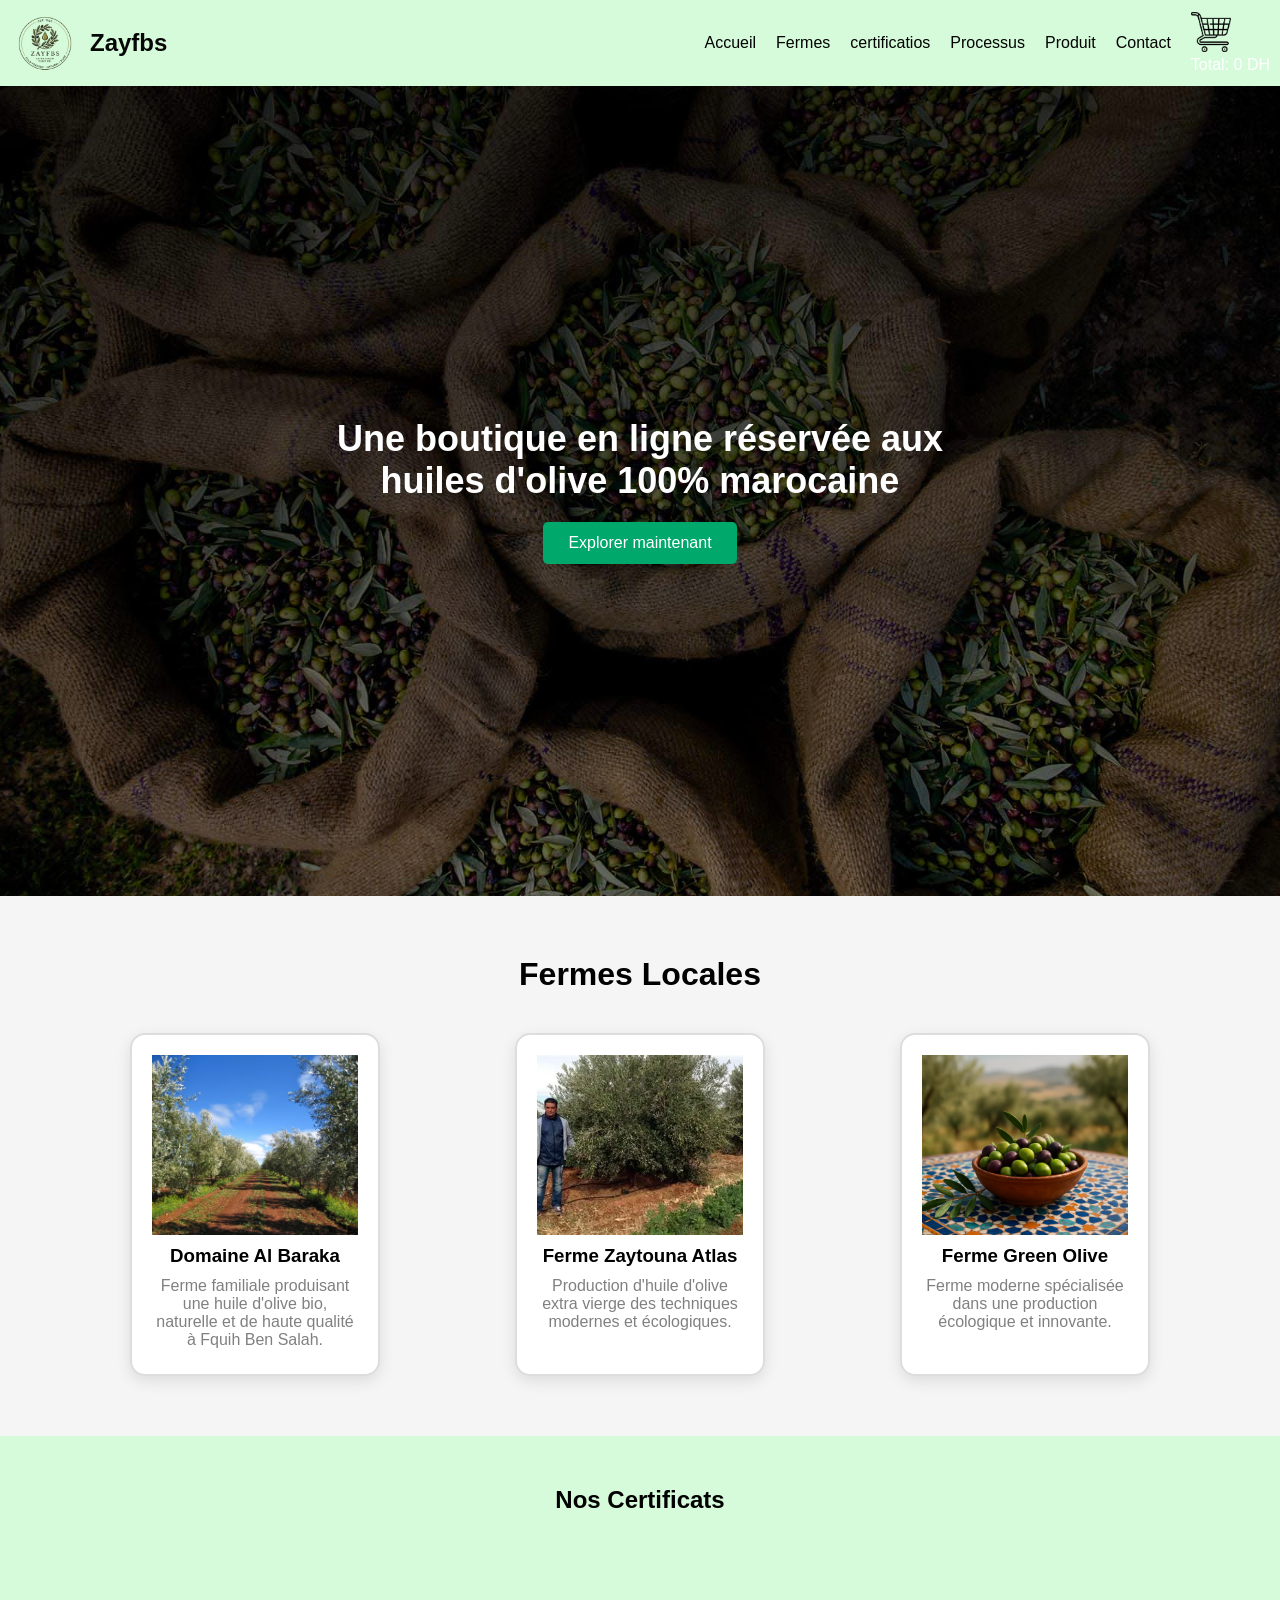
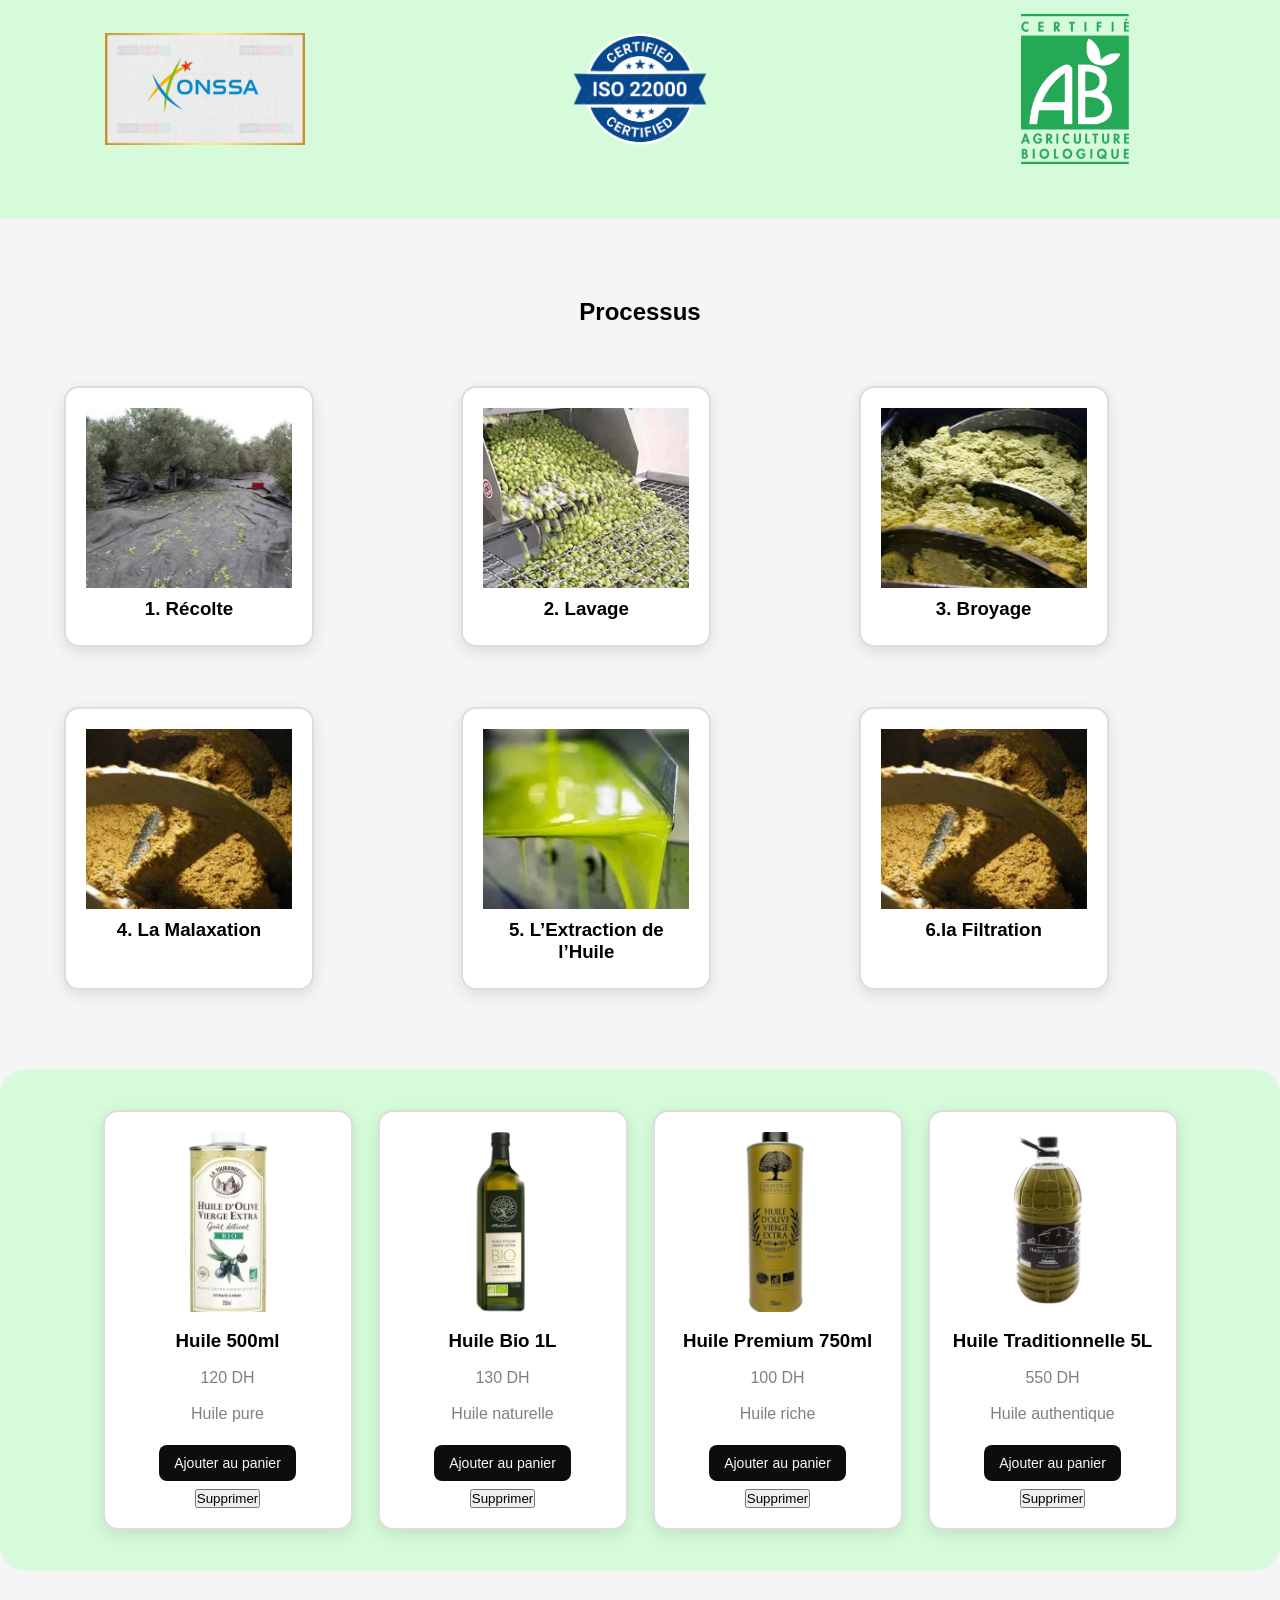
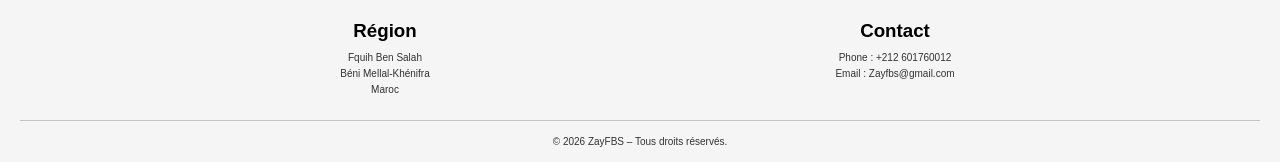
==== index.html @ d3eff8cd "first" ====
<!DOCTYPE html>
<html lang="en">
<head>
    <meta charset="UTF-8">
    <meta name="viewport" content="width=device-width, initial-scale=1.0">
    <title>Zytfbs</title>
    <link rel="stylesheet" href="style.css">
</head>
<body>
    <header class="navbar">
        <div class="logo">
        <img src="image/télécharger.png"alrt="logo">
        <h1>Zayfbs</h1>
        </div>
        <nav class="menu">
        <a href="#Accueil">Accueil</a>
        <a href="#fermes">Fermes </a>
        <a href="#certificatios">certificatios</a>
        <a href="#processus">Processus</a>
        <a href="#Produis">Produit</a>
        <a href="#contact">Contact</a>

      <div class="panier" id="panier">
    <ul id="panier-list"></ul>
     <img src="image/PANNIER.png"alrt="pannier">
    <p id="total">Total: 0 DH</p>
</div>
       
        </nav>
    </header>
     <section id="Accueil" class="hero">
            <div class="hero-content">
            <h1>Une boutique en ligne réservée aux huiles d'olive 100% marocaine</h1>
             <button class="btn">Explorer maintenant</button>
        </div>
        </section>
        
        <section class="fermes" id="fermes">
    <h2>Fermes Locales</h2>

    <div class="cards-container">

        <div class="card">
            <img src="image/olive-trees-1024x768.jpg" alt="frame1">
            <h3>Domaine Al Baraka</h3>
            <p>Ferme familiale produisant une huile d'olive bio, naturelle et de haute qualité à Fquih Ben Salah.</p>
        </div>

        <div class="card">
            <img src="image/frame2.webp" alt="frame2">
            <h3>Ferme Zaytouna Atlas</h3>
            <p>Production d'huile d'olive extra vierge  des techniques modernes et écologiques.</p>
            
        </div>

        <div class="card">
            <img src="image/frame4.webp" alt="frame3">
            <h3>Ferme Green Olive</h3>
            <p>Ferme moderne spécialisée dans une production écologique et innovante.</p>
        </div>
    </div>
</section>
<section class="certificats" id="certificatios">
    <h2>Nos Certificats</h2>

    <div class="cert-container">

        <div class="cert-card">
            <img src="image/onssa.webp" alt="certificat">
            
        </div>

        <div class="cert-card">
            <img src="image/iso.png" alt="certificat">
          
        </div>

        <div class="cert-card">
            <img src="image/ab.png" alt="certificat">
           
        </div>

    </div>
</section>
<section class="Processus" id="processus">
    <h2>Processus</h2>
    <div class="card">
        <img src="image/rectanle.webp" alt="Processus">
        <h3> 1. Récolte</h3>
    </div>

    <div class="card">
        <img src="image/Le-tri-des-olives_.webp" alt="Processus">
        <h3>2. Lavage</h3>
    </div>

    <div class="card">
        <img src="image/Broyage-olives.webp" alt="Processus">
        <h3>3. Broyage</h3>
    </div>

    <div class="card">
         <img src="image/Broyage-des-olives.webp" alt="Processus">
        <h3>4. La Malaxation</h3>
    </div>

    <div class="card">
         <img src="image/Extraction-de-lhuile-avant-clarification.webp" alt="Processus">
        <h3>5. L’Extraction de l’Huile</h3>
    </div>

    <div class="card">
    <img src="image/Broyage-des-olives.webp" alt="Processus">
    <h3>6.la Filtration</h3>
    </div>
    </section>
    <section id="Produis">
    <div class="cards-container product-container">
    <div class="card product-card">
        <img src="image/télécharger (1).png" alt="produit">
    <h3>Huile d’Olive Extra Vierge 500ml</h3>
    <p class="price">120 DH</p>
    <p>Huile pure, extra vierge, pressée à froid.</p>

    <button class="add-btn">Ajouter au panier</button>
</div>
<div class="card product-card">
    <img src="image/1l.png" alt="produit">
    <h3>Huile d’Olive Bio 1L</h3>
    <p class="price">130 DH</p>
    <p>Huile naturelle 100% bio, sans produits chimiques.</p>

   <button class="add-btn">Ajouter au panier</button>
</div>
<div class="card product-card">
    <img src="image/750l.png" alt="produit">
    <h3>Huile d’Olive Premium 750ml</h3>
    <p class="price">100 DH</p>
    <p>Huile au goût riche et équilibré.</p>
<button class="add-btn">Ajouter au panier</button>
</div>
<div class="card product-card">
    <img src="image/5l.png" alt="produit">
    <h3>Huile d’Olive Traditionnelle 5L</h3>
    <p class="price">550 DH</p>
    <p>Huile authentique produite traditionnellement.</p>
<button class="add-btn">Ajouter au panier</button>
</div>
</div>
</section>
<footer class="footer" id="contact">
    <div class="footer-top">

        <div class="footer-left">
            <h3>Région</h3>
            <p>Fquih Ben Salah</p>
            <p>Béni Mellal-Khénifra</p>
            <p>Maroc</p>
        </div>

        <div class="footer-center">
            <h3>Contact</h3>
            <p>Phone : +212 601760012</p>
            <p>Email : Zayfbs@gmail.com</p>
        </div>

    </div>

    <div class="footer-bottom">
        <p>© 2026 ZayFBS – Tous droits réservés.</p>
    </div>
</footer>

<script src="app.js"></script>
</body>
</html>
---- style.css ----
* {
    margin: 0;
    padding: 0;
    box-sizing: border-box;
    font-family: Arial, sans-serif;
}

body {
    background: #f5f5f5;
}


.navbar {
    display: flex;
    justify-content: space-between;
    align-items: center;
    padding: 8px 10px;
    background: #D5FBDA;
    color: white;
}
.panier {
    position: relative;
}

#panier-list {
    position: absolute;
    top: 50px;
    right: 0;
    background: white;
    color: black;
    width: 200px;
    padding: 10px;
    display: none;
    border-radius: 10px;
}

.panier:hover #panier-list {
    display: block;
}


.logo {
    display: flex;
    align-items: center;
    gap: 10px;
}

.logo h1 {
    font-size: 24px;
    color: #070707;
}

.logo img {
    width: 70px;
    height: 70px;
    border-radius: 50%;
    object-fit: cover;
}


.menu {
    display: flex;
    align-items: center;
    gap: 20px;
}

.menu a {
    text-decoration: none;
    color: rgb(2, 2, 2);
    font-size: 16px;
    transition: 0.3s;
}

.menu a:hover {
    color: #00bcd4;
}

.menu img {
    width: 40px;
    height: 40px;
    cursor: pointer;
    transition: transform 0.3s;
}

.menu img:hover {
    transform: scale(1.1);
}
.hero {
    width: 100%;
    height: 90vh;
    background-image: url("image/olive.jpg"); 
    background-size: cover;
    background-position: center;
    display: flex;
    align-items: center;
    justify-content: center;
    position: relative;
}

.hero::before {
    content: "";
    position: absolute;
    top: 0;
    left: 0;
    width: 100%;
    height: 100%;
    background: rgba(0,0,0,0.5);
}

.hero-content {
    position: relative;
    color: white;
    text-align: center;
    max-width: 700px;
}

.hero-content h1 {
    font-size: 36px;
    margin-bottom: 20px;
}

.btn {
    padding: 12px 25px;
    border: none;
    background: #00a86b;
    color: white;
    font-size: 16px;
    cursor: pointer;
    border-radius: 5px;
    transition: 0.3s;
}

.btn:hover {
    background: #007a4d;
    transform: scale(1.05);
}
.fermes {
    padding: 60px 20px;
    text-align: center;
}

.fermes h2 {
    font-size: 32px;
    display: flex;
    justify-content: center;
    margin-bottom: 40px;
    
}

.cards-container {
    display: flex;
    justify-content: space-evenly;
    gap: 25px;
    flex-wrap: wrap;
}


.card {
    padding: 20px;
    width: 250px;
    background: white;
    border: 2px solid #ddd;   /* FRAME */
    border-radius: 15px;
    overflow: hidden;
    box-shadow: 0 5px 15px rgba(0,0,0,0.1);
    transition: 0.3s;
     position: relative;
    overflow: hidden;
}

.card:hover {
    transform: translateY(-10px);
}


.card img {
    width: 100%;
    height: 180px;
    object-fit: cover;
}


.card h3 {
    margin: 10px 0;
}

.card p {
    font-size: 14px;
    color: gray;
    margin-bottom: 10px;
}





.certificats {
    padding: 50px 20px;
    text-align: center;
    background-color: #D5FBDA;
}

.certificats h2{
    margin-bottom: 100px;
}

.cert-container {
    display: flex;
    justify-content: space-evenly;
    align-items: center;
    gap: 150px;
    flex-wrap: wrap;
}



.cert-card:hover {
    transform: scale(1.1);
}

.cert-card img {
    width: 200px;
    height: 150px;
    object-fit: contain;
}

.cert-card:hover {
    transform: scale(1.1);
}


.Processus {
    width: 90%;
    max-width: 1200px;
    margin: 80px auto;
    text-align: center;

    display: grid;
    grid-template-columns: repeat(3, 1fr);
    gap: 60px 40px;
}
.Processus .card {
    position: relative;
}
.Processus h2 {
    grid-column: 1 / -1;
}

.Processus .card::after {
    position: absolute;
    top: 40%;
    right: -30px;
    font-size: 28px;
    color: #555;
}

.Processus .card:nth-child(3)::after,
.Processus .card:nth-child(6)::after {
    content: "";
}
.product-container {
    display: flex;
    flex-direction: row;
    justify-content: center;
    align-items: stretch;
    gap: 25px;
    flex-wrap: wrap; 
    background: linear-gradient(145deg, #D5FBDA, #D5FBDA);
    padding: 40px;
    border-radius: 25px;
    margin-top: 40px;
}
.product-card img {
    height: 180px;
    object-fit: cover;
}
.product-card {
  
     width: 250px;
    height: 420px; 
    display: flex;
    flex-direction: column;
    justify-content: space-between;
}
.card h3 {
    margin: 10px 0 5px;
}

.card p {
     font-size: 16px;
    margin: 5px 0;
    text-align: center;
}
.add-btn {
    margin-top: 10px;
    padding: 10px 15px;
    border: none;
    border-radius: 8px;
    background: #0d0d0d;
    color: rgb(252, 249, 249);
    font-size: 14px;
    cursor: pointer;
    transition: 0.3s;
}
.add-btn:hover {
    background: #007a4d;
    transform: scale(1.05);
}
.card {
    padding: 20px;
    width: 250px;
    background: white;
    border: 2px solid #ddd;
    border-radius: 15px;
    overflow: hidden;
    box-shadow: 0 5px 15px rgba(0,0,0,0.1);
    transition: 0.3s;

    display: flex;
    flex-direction: column;
    align-items: center;
}
.product-card:hover {
    transform: translateY(-8px);
    background: #fafafa;
}
.footer {
    padding: 40px 20px 10px;
    margin-top: 10px;
    text-align: center;
}

.footer-top {
    display: flex;
    justify-content: space-between;
    align-items: flex-start;
    max-width: 1000px;
    margin: auto;
    flex-wrap: wrap;
    gap: 20px;
}

.footer-left,
.footer-center {
    flex: 1;
    min-width: 200px;
}

.footer h3 {
    margin-bottom: 10px;
    color: #000;
}

.footer p {
    font-size: 10px;
    color: #333;
    margin: 5px 0;
}

.footer-bottom {
    margin-top: 20px;
    border-top: 1px solid rgba(0,0,0,0.2);
    padding-top: 10px;
    font-size: 13px;
    color: #444;
}
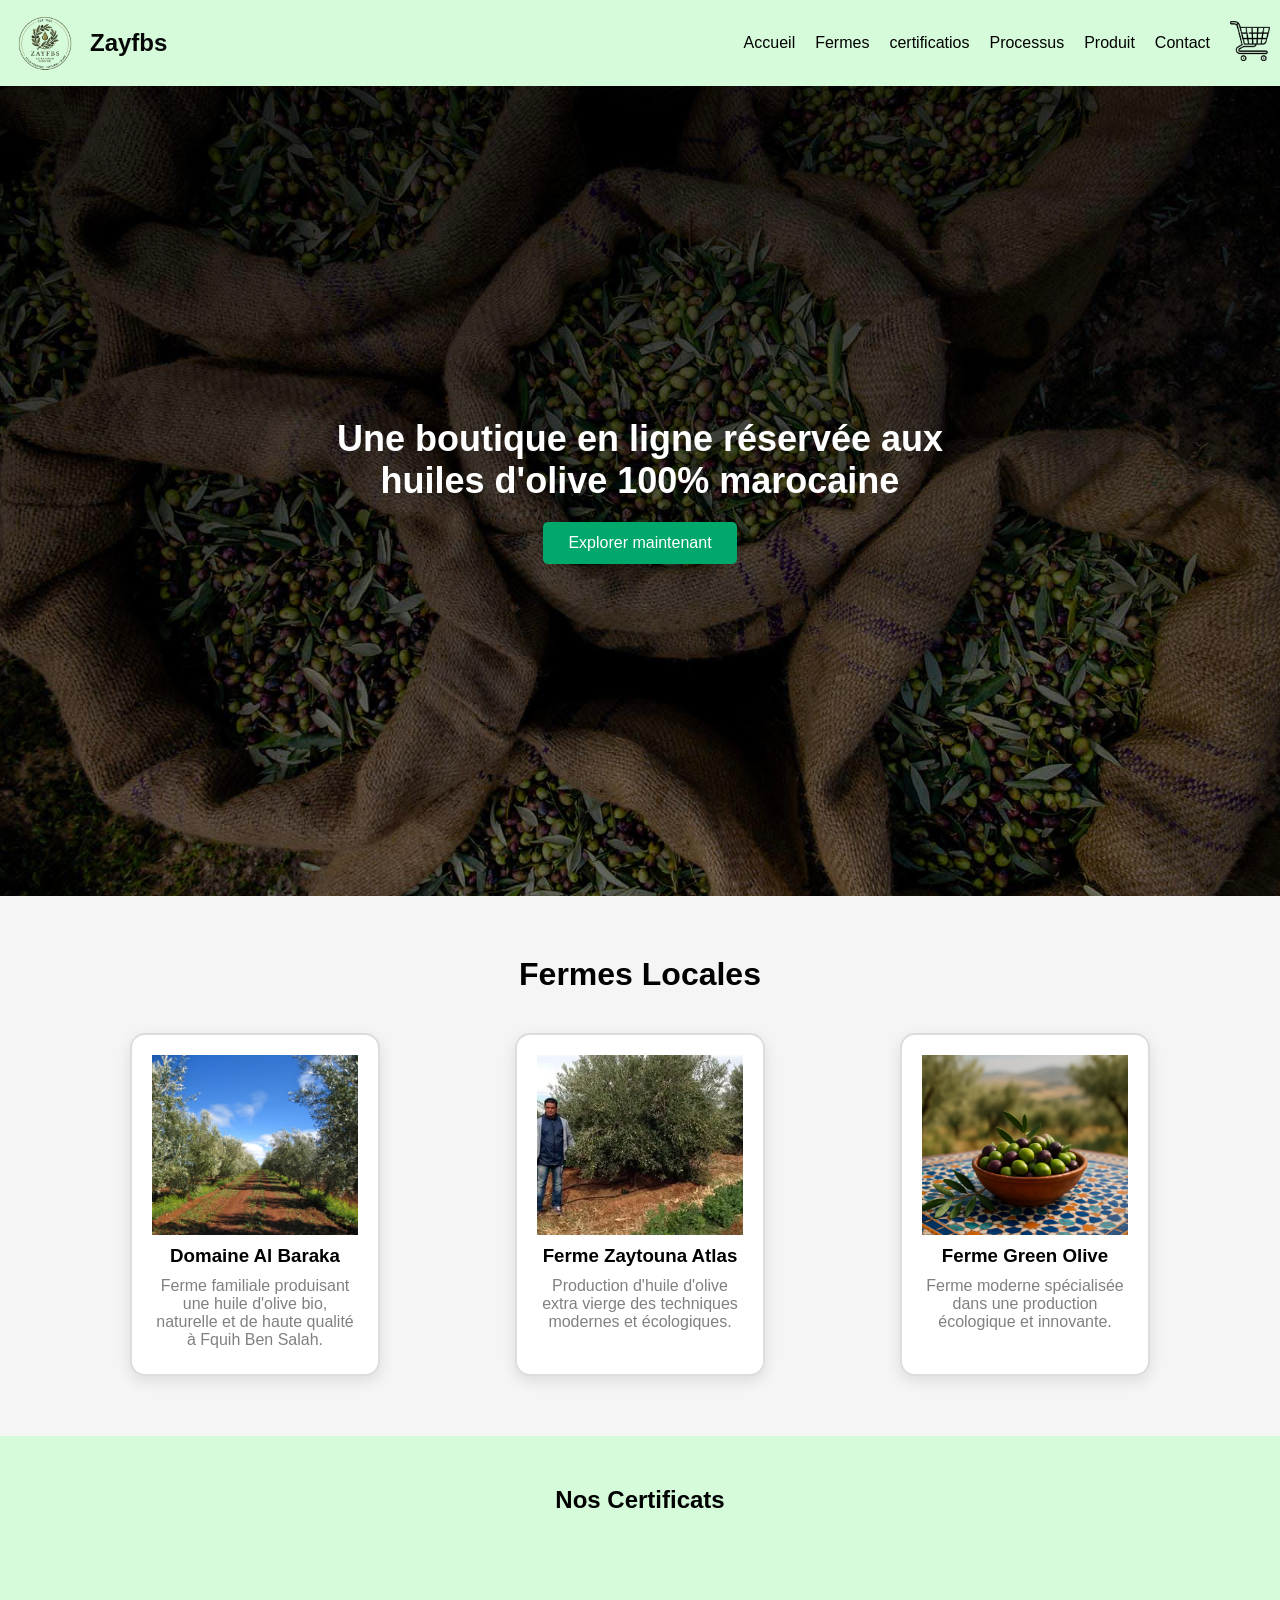
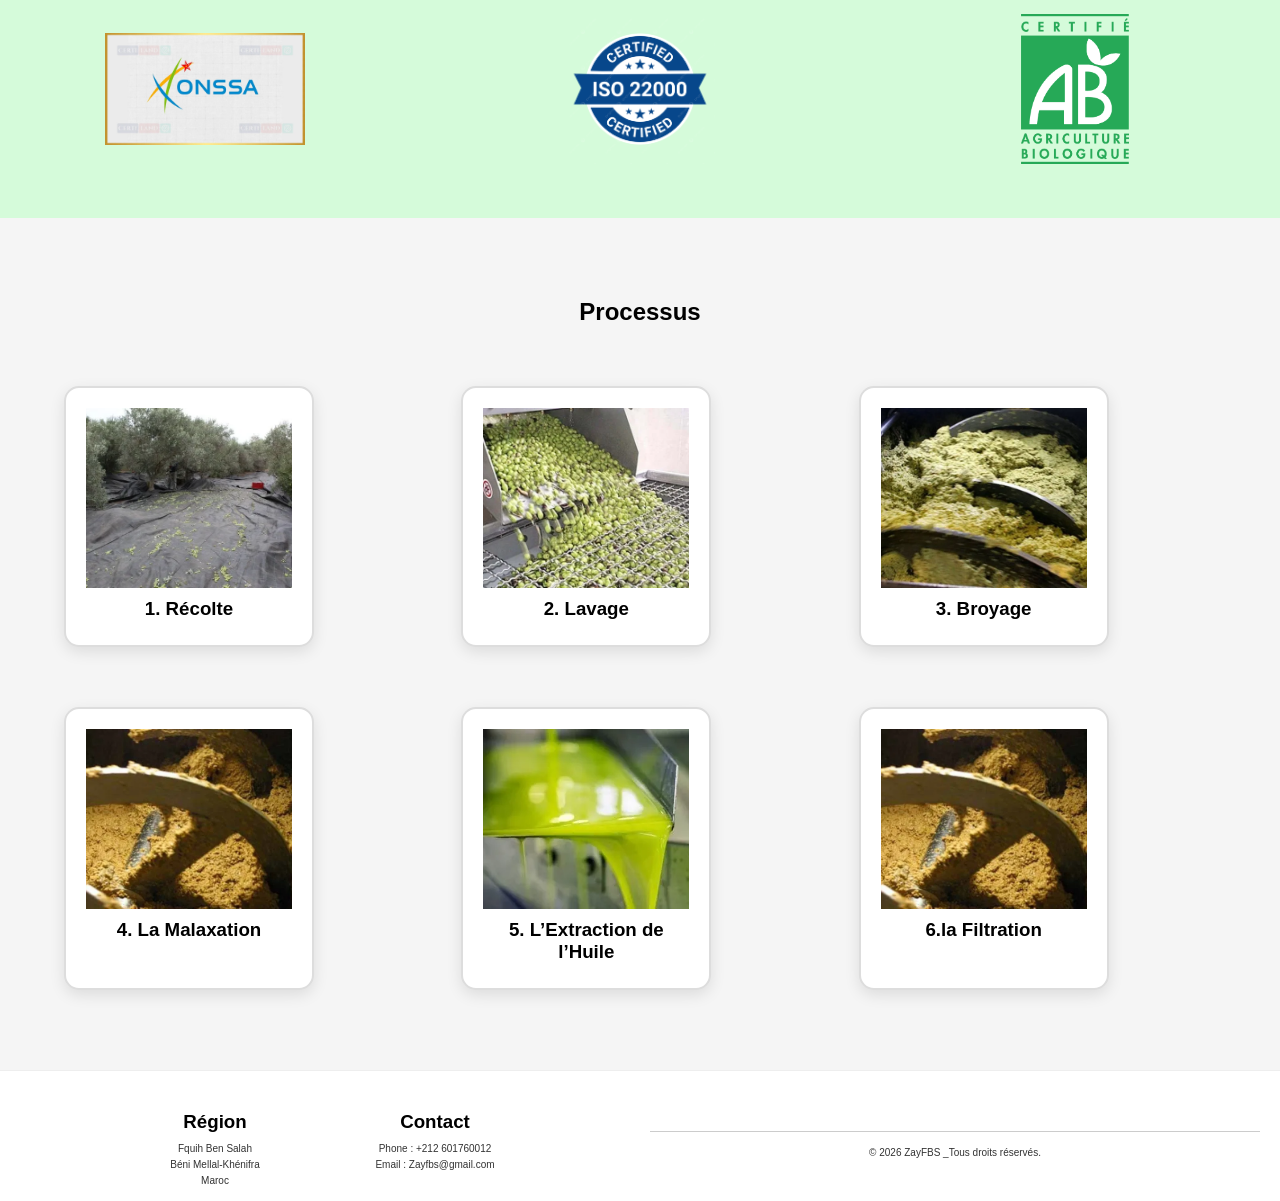
==== commit fdaa8a40: "new" ====
--- a/index.html
+++ b/index.html
@@ -17,13 +17,12 @@
         <a href="#fermes">Fermes </a>
         <a href="#certificatios">certificatios</a>
         <a href="#processus">Processus</a>
-        <a href="#Produis">Produit</a>
-        <a href="#contact">Contact</a>
+        <a href="produits.html">Produit</a>
+        <a href="contact.html">Contact</a>
 
       <div class="panier" id="panier">
     <ul id="panier-list"></ul>
      <img src="image/PANNIER.png"alrt="pannier">
-    <p id="total">Total: 0 DH</p>
 </div>
        
         </nav>
@@ -114,40 +113,8 @@
     <h3>6.la Filtration</h3>
     </div>
     </section>
-    <section id="Produis">
-    <div class="cards-container product-container">
-    <div class="card product-card">
-        <img src="image/télécharger (1).png" alt="produit">
-    <h3>Huile d’Olive Extra Vierge 500ml</h3>
-    <p class="price">120 DH</p>
-    <p>Huile pure, extra vierge, pressée à froid.</p>
-
-    <button class="add-btn">Ajouter au panier</button>
-</div>
-<div class="card product-card">
-    <img src="image/1l.png" alt="produit">
-    <h3>Huile d’Olive Bio 1L</h3>
-    <p class="price">130 DH</p>
-    <p>Huile naturelle 100% bio, sans produits chimiques.</p>
-
-   <button class="add-btn">Ajouter au panier</button>
-</div>
-<div class="card product-card">
-    <img src="image/750l.png" alt="produit">
-    <h3>Huile d’Olive Premium 750ml</h3>
-    <p class="price">100 DH</p>
-    <p>Huile au goût riche et équilibré.</p>
-<button class="add-btn">Ajouter au panier</button>
-</div>
-<div class="card product-card">
-    <img src="image/5l.png" alt="produit">
-    <h3>Huile d’Olive Traditionnelle 5L</h3>
-    <p class="price">550 DH</p>
-    <p>Huile authentique produite traditionnellement.</p>
-<button class="add-btn">Ajouter au panier</button>
-</div>
-</div>
-</section>
+    
+    
 <footer class="footer" id="contact">
     <div class="footer-top">
 
@@ -167,7 +134,7 @@
     </div>
 
     <div class="footer-bottom">
-        <p>© 2026 ZayFBS – Tous droits réservés.</p>
+        <p>© 2026 ZayFBS _Tous droits réservés.</p>
     </div>
 </footer>
 
--- a/style.css
+++ b/style.css
@@ -129,6 +129,29 @@
     border-radius: 5px;
     transition: 0.3s;
 }
+.btn-add {
+    display: block;
+    margin-left: auto;
+    margin-right: 20px;
+    margin-top: 10px;
+}
+.add-btn,
+.delete-btn {
+    margin-top: 10px;
+    padding: 10px 15px;
+    border: none;
+    border-radius: 8px;
+    background: #0d0d0d;
+    color: rgb(252, 249, 249);
+    font-size: 14px;
+    cursor: pointer;
+    transition: 0.3s;
+}
+.add-btn:hover,
+.delete-btn:hover {
+    background: #007a4d;
+    transform: scale(1.05);
+}
 
 .btn:hover {
     background: #007a4d;
@@ -159,7 +182,7 @@
     padding: 20px;
     width: 250px;
     background: white;
-    border: 2px solid #ddd;   /* FRAME */
+    border: 2px solid #ddd;  
     border-radius: 15px;
     overflow: hidden;
     box-shadow: 0 5px 15px rgba(0,0,0,0.1);
@@ -189,10 +212,6 @@
     color: gray;
     margin-bottom: 10px;
 }
-
-
-
-
 
 .certificats {
     padding: 50px 20px;
@@ -364,3 +383,303 @@
     font-size: 13px;
     color: #444;
 }
+.contact-page {
+    display: grid; grid-template-columns: 1fr 1fr;
+    gap: 0; min-height: 460px;
+    padding: 0;
+  }
+  .contact-left {
+    background: #ECFFEC;
+    padding: 60px 5%;
+    display: flex; flex-direction: column; justify-content: center;
+  }
+  .contact-left h2 { font-family: 'Playfair Display',
+     serif; font-size: 1.5rem;
+      margin-bottom: 16px;
+       color: var(--green-dark);
+     }
+  .contact-left p { color: var(--text-mid);
+     line-height: 1.7; 
+     font-size: .93rem; }
+  .contact-right { padding: 60px 5%;
+     background: #fff; }
+  .contact-right h3 { font-size: 1.1rem;
+     font-weight: 700;
+      margin-bottom: 22px;
+       display: flex;
+        align-items: center;
+         gap: 8px; }
+  .contact-form .form-group input,
+  .contact-form .form-group textarea {
+    width: 100%;
+  padding: 12px 14px;
+  background: #ECFFEC;              
+  border: 1.5px solid #ddd;      
+  border-radius: 10px;
+  font-size: 0.9rem;
+  transition: 0.2s;
+  }
+  
+
+  .btn-submit {
+  width: 100%;
+  padding: 13px;
+  background: #1a1a1a;
+  color: white;
+  border: none;
+  border-radius: 10px;
+  font-weight: bold;
+  cursor: pointer;
+  transition: 0.3s;
+}
+
+.btn-submit:hover {
+  background: #2d5a27;
+  transform: translateY(-2px);
+}
+  .modal-overlay {
+    display: none; position: fixed; inset: 0;
+    background: rgba(3, 3, 3, 0.45); z-index: 200;
+    align-items: center; justify-content: center;
+    padding: 16px;
+  }
+  .modal-overlay.open { display: flex; }
+  .modal {
+    background: #fff; border-radius: 16px;
+    padding: 32px; width: 100%; max-width: 420px;
+    box-shadow: 0 16px 48px rgba(0,0,0,.2);
+    animation: slideUp .3s ease;
+  }
+  .modal h3 { font-family: 'Playfair Display', serif; font-size: 1.3rem; margin-bottom: 22px; }
+  .form-group { margin-bottom: 16px; }
+  .form-group label { display: block; font-weight: 600; font-size: .88rem; margin-bottom: 6px; }
+  .form-group input, .form-group textarea, .form-group select {
+    width: 100%; padding: 11px 14px;
+    border: 1.5px solid #ddd; border-radius: 8px;
+    font-size: .9rem; font-family: inherit;
+    transition: border .2s;
+  }
+  .form-group input:focus, .form-group textarea:focus { outline: none; border-color: var(--green-mid); }
+  .form-group textarea { min-height: 90px; resize: vertical; }
+  .modal-actions { display: flex; gap: 12px; margin-top: 20px; }
+  .btn-confirm {
+    flex: 1; padding: 12px;
+    background: var(--text-dark); color: #fff;
+    border: none; border-radius: 8px;
+    font-weight: 700; font-size: .9rem;
+    cursor: pointer; transition: background .2s;
+  }
+  .btn-confirm:hover { background: var(--green-dark); }
+  .btn-cancel {
+    flex: 1; padding: 12px;
+    background: #fff; color: var(--text-dark);
+    border: 1.5px solid #ccc; border-radius: 8px;
+    font-weight: 600; font-size: .9rem;
+    cursor: pointer; transition: all .2s;
+  }
+  .btn-cancel:hover { background: #f5f5f5; }
+
+  .cart-sidebar {
+    position: fixed; top: 0; right: -380px; width: 360px; height: 100vh;
+    background: #fff; z-index: 300;
+    box-shadow: -4px 0 24px rgba(0,0,0,.15);
+    transition: right .3s ease;
+    display: flex; flex-direction: column;
+  }
+  .cart-sidebar.open { right: 0; }
+  .cart-overlay {
+    position: fixed; inset: 0; background: rgba(0,0,0,.4);
+    z-index: 299; display: none;
+  }
+  .cart-overlay.open { display: block; }
+  .cart-header {
+    padding: 20px 24px;
+    border-bottom: 1px solid #eee;
+    display: flex; align-items: center; justify-content: space-between;
+  }
+  .cart-header h3 { font-family: 'Playfair Display', serif; font-size: 1.2rem; }
+  .cart-close { background: none; border: none; font-size: 1.4rem; cursor: pointer; color: var(--text-mid); }
+  .cart-items { flex: 1; overflow-y: auto; padding: 16px 24px; }
+  .cart-item {
+    display: flex; gap: 14px; align-items: center;
+    padding: 12px 0; border-bottom: 1px solid #f0f0f0;
+  }
+  .cart-item img { width: 56px; height: 56px; object-fit: contain; border-radius: 8px; background: var(--green-light); }
+  .cart-item-info { flex: 1; }
+  .cart-item-info h4 { font-size: .88rem; font-weight: 600; }
+  .cart-item-info p { font-size: .8rem; color: var(--text-mid); }
+  .cart-item-qty { display: flex; align-items: center; gap: 8px; margin-top: 6px; }
+  .qty-btn { width: 24px; height: 24px; border-radius: 50%; border: 1.5px solid #ccc; background: none; cursor: pointer; font-size: .9rem; display: flex; align-items: center; justify-content: center; transition: all .15s; }
+  .qty-btn:hover { background: var(--green-light); border-color: var(--green-mid); }
+  .cart-item-remove { background: none; border: none; cursor: pointer; color: #bbb; font-size: 1.1rem; transition: color .2s; }
+  .cart-item-remove:hover { color: #d00; }
+  .cart-footer { padding: 20px 24px; border-top: 1px solid #eee; }
+  .cart-total { display: flex; justify-content: space-between; font-weight: 700; font-size: 1.05rem; margin-bottom: 16px; }
+  .btn-checkout { width: 100%; padding: 14px; background: var(--green-mid); color: #fff; border: none; border-radius: 10px; font-weight: 700; font-size: 1rem; cursor: pointer; transition: background .2s; }
+  .btn-checkout:hover { background: var(--green-dark); }
+  .cart-empty { text-align: center; padding: 40px 0; color: var(--text-light); }
+  .cart-empty span { font-size: 2.5rem; display: block; margin-bottom: 10px; }
+.toast {
+    position: fixed; bottom: 24px; left: 50%; transform: translateX(-50%) translateY(80px);
+    background: var(--green-dark); color: #fff;
+    padding: 13px 28px; border-radius: 30px;
+    font-weight: 600; font-size: .9rem;
+    box-shadow: 0 6px 20px rgba(0,0,0,.2);
+    z-index: 500; transition: transform .35s ease;
+    pointer-events: none;
+  }
+  .toast.show { transform: translateX(-50%) translateY(0); }
+
+  @media (max-width: 768px) {
+    .nav-links { display: none; flex-direction: column; position: absolute; top: 62px; left: 0; right: 0; background: #fff; padding: 16px 5%; box-shadow: 0 4px 12px rgba(0,0,0,.1); gap: 16px; }
+    .nav-links.open { display: flex; }
+    .hamburger { display: block; }
+    .farms-grid { grid-template-columns: 1fr; }
+    .process-grid { grid-template-columns: repeat(2, 1fr); }
+    .products-grid { grid-template-columns: 1fr; }
+    .contact-page { grid-template-columns: 1fr; }
+    footer { grid-template-columns: 1fr; }
+    .cart-sidebar { width: 100%; right: -100%; }
+    .modal { padding: 24px; }
+  }
+  @media (max-width: 480px) {
+    .process-grid { grid-template-columns: repeat(2, 1fr); }
+    .certs-grid { gap: 20px; }
+    .hero { min-height: 260px; }
+  }
+.cart-sidebar {
+  position: fixed;
+  top: 0;
+  right: -350px;
+  width: 350px;
+  height: 100%;
+  background: #ffffff;
+  box-shadow: -5px 0 20px rgba(0,0,0,0.15);
+  transition: 0.4s ease;
+  display: flex;
+  flex-direction: column;
+  z-index: 1000;
+  border-top-left-radius: 15px;
+  border-bottom-left-radius: 15px;
+}
+
+.cart-sidebar.active {
+  right: 0;
+}
+
+.cart-sidebar h3 {
+  padding: 20px;
+  background: #2d6a4f;
+  color: white;
+  margin: 0;
+  font-size: 20px;
+}
+
+#cartItems {
+  flex: 1;
+  padding: 15px;
+  overflow-y: auto;
+}
+
+.cart-item {
+  display: flex;
+  justify-content: space-between;
+  align-items: center;
+  background: #f8f8f8;
+  padding: 10px;
+  margin-bottom: 10px;
+  border-radius: 10px;
+  transition: 0.2s;
+}
+
+.cart-item:hover {
+  background: #eaeaea;
+}
+
+.cart-item p {
+  margin: 0;
+  font-size: 14px;
+}
+
+.cart-item button {
+  background: red;
+  border: none;
+  color: white;
+  padding: 5px 8px;
+  border-radius: 5px;
+  cursor: pointer;
+}
+
+.cart-footer {
+  padding: 15px;
+  border-top: 1px solid #ddd;
+}
+
+.cart-total {
+  display: flex;
+  justify-content: space-between;
+  font-weight: bold;
+  margin-bottom: 10px;
+}
+
+.btn-checkout {
+  width: 100%;
+  padding: 10px;
+  background: #2d6a4f;
+  color: white;
+  border: none;
+  border-radius: 8px;
+  cursor: pointer;
+}
+
+.btn-checkout:hover {
+  background: #1b4332;
+}
+.modal-overlay {
+  position: fixed;
+  top: 0;
+  left: 0;
+  width: 100%;
+  height: 100%;
+  background: rgba(0,0,0,0.5);
+  display: none;
+  justify-content: center;
+  align-items: center;
+}
+
+.modal-overlay.active {
+  display: flex;
+}
+
+.modal {
+  background: white;
+  padding: 20px;
+  border-radius: 10px;
+  width: 300px;
+}
+
+.modal input,
+.modal textarea {
+  width: 100%;
+  margin: 8px 0;
+  padding: 8px;
+}
+
+.modal-buttons {
+  display: flex;
+  justify-content: space-between;
+}
+  footer {
+    background: #fff; border-top: 1px solid #eee;
+    padding: 28px 5%;
+    display: grid; grid-template-columns: 1fr 1fr;
+    gap: 20px;
+  }
+ 
+  .footer-copy {
+    grid-column: 1/-1; 
+    font-size: .78rem; color: var(--text-light);
+    padding-top: 16px; border-top: 1px solid #eee;
+  }
+  
+
